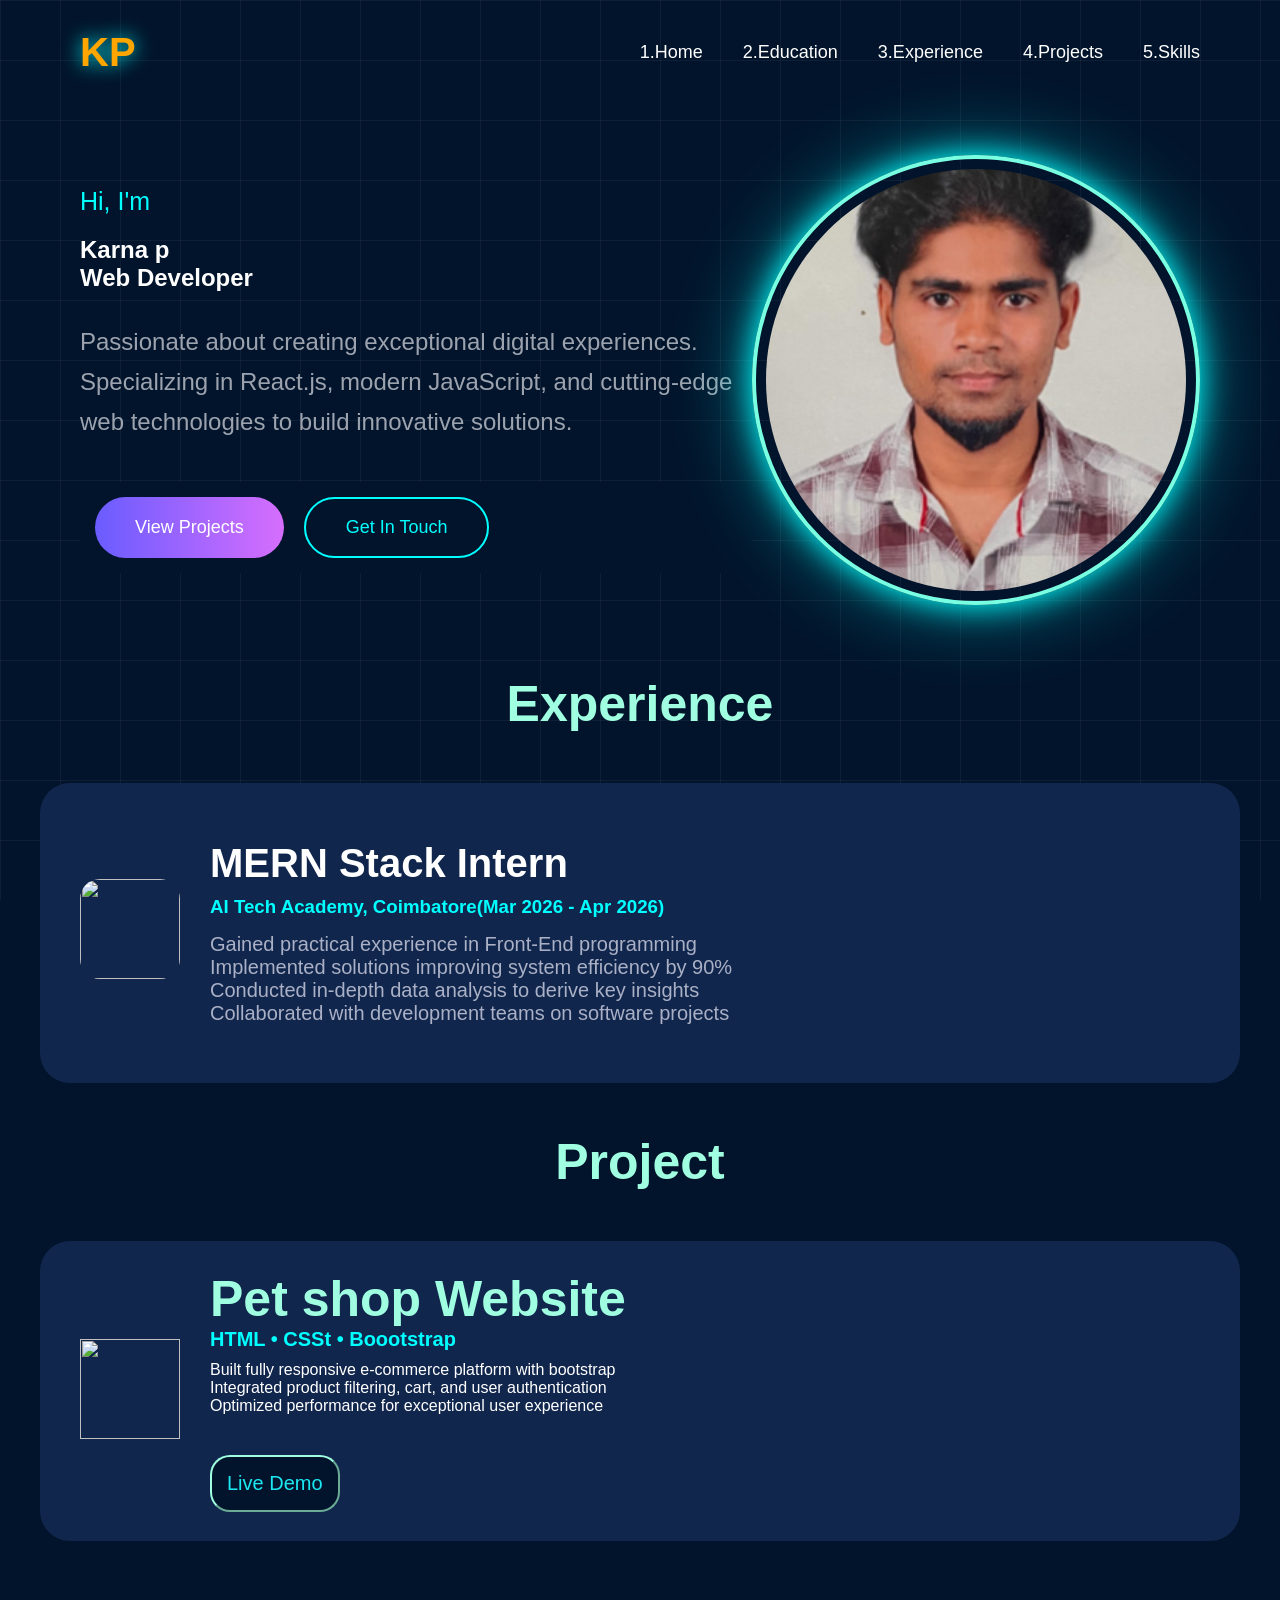
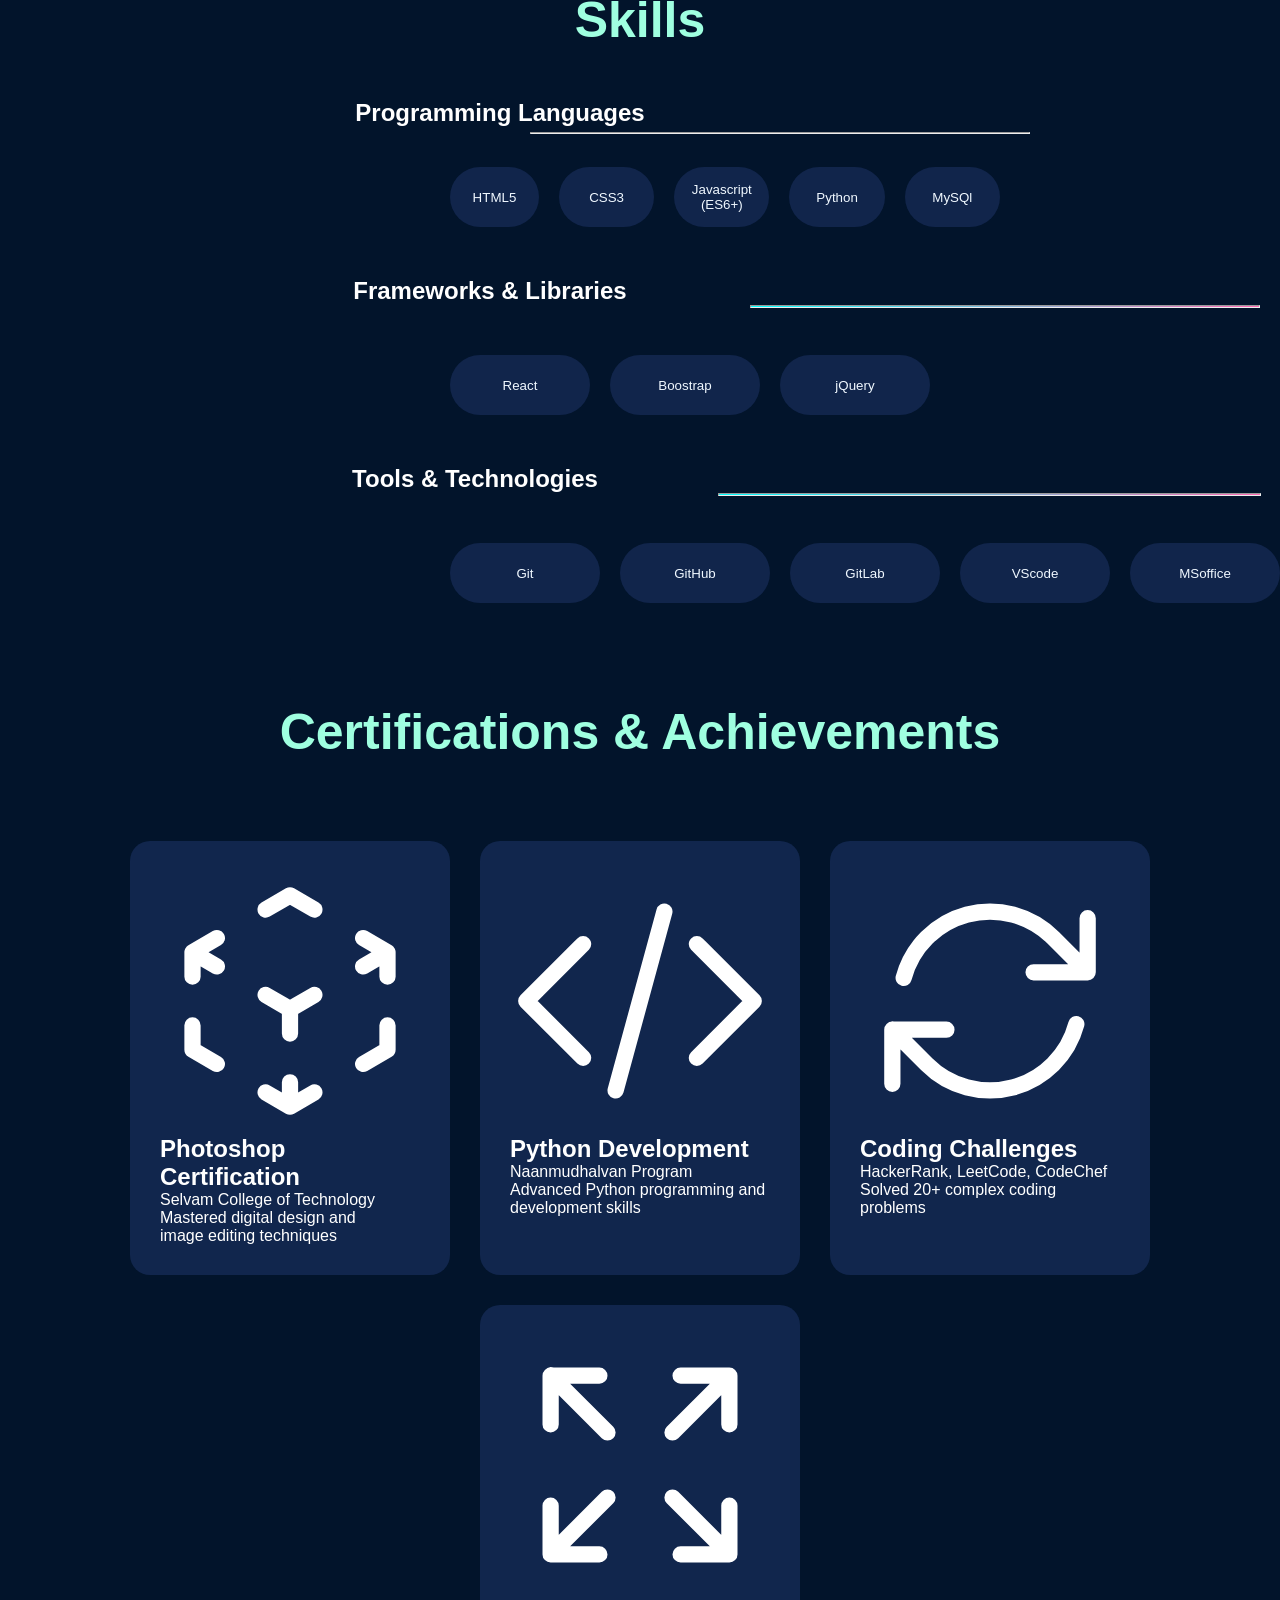
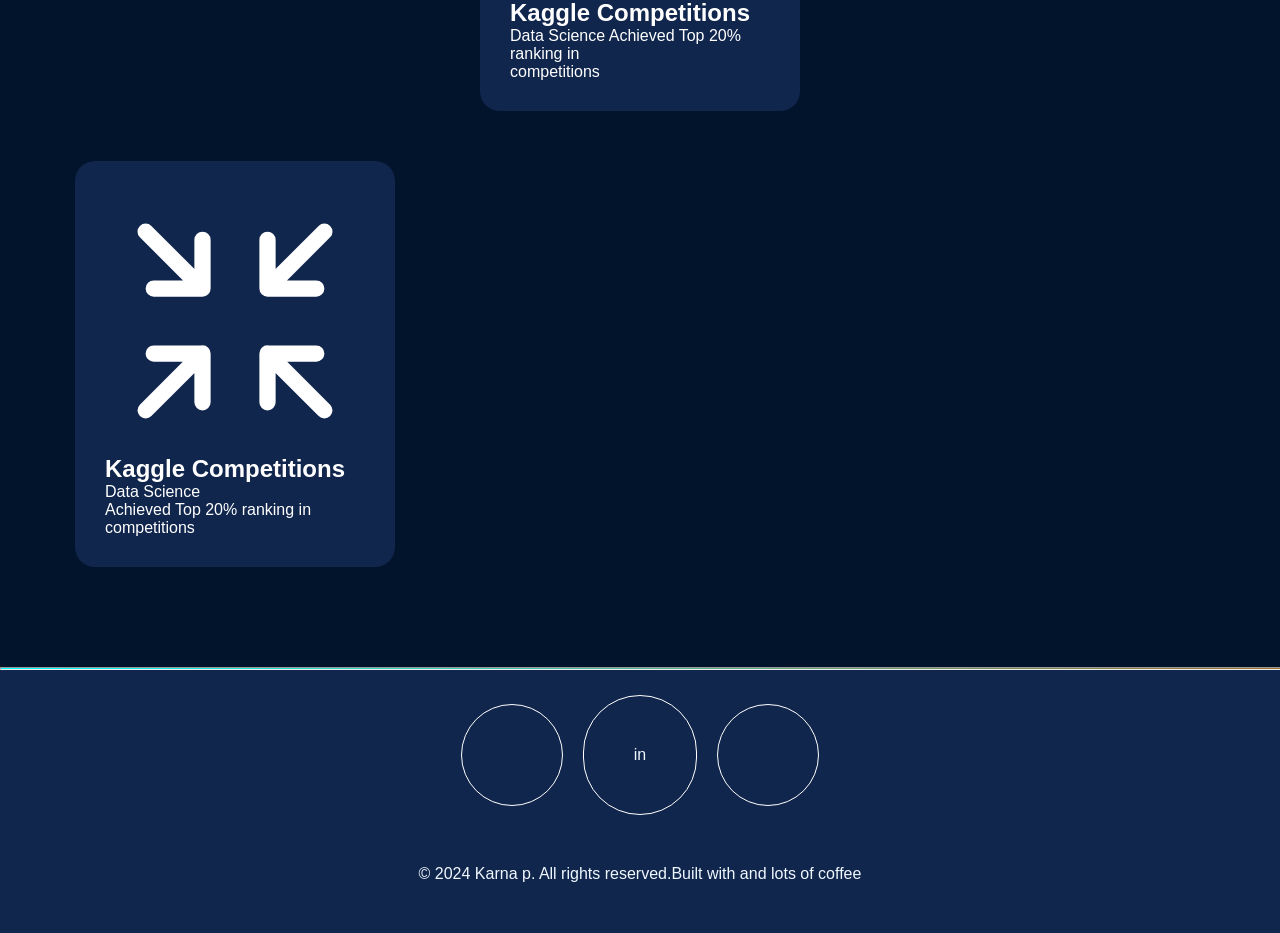
==== index.html @ 9e4d17cd "change filr name" ====
<!DOCTYPE html>
<html lang="en">

<head>
  <meta charset="UTF-8">
  <meta name="viewport" content="width=device-width, initial-scale=1.0">

  <title>Portfolio</title>
  <link rel="stylesheet" href="https://cdnjs.cloudflare.com/ajax/libs/font-awesome/7.0.1/css/all.min.css" integrity="sha512-2SwdPD6INVrV/lHTZbO2nodKhrnDdJK9/kg2XD1r9uGqPo1cUbujc+IYdlYdEErWNu69gVcYgdxlmVmzTWnetw==" crossorigin="anonymous" referrerpolicy="no-referrer" />
  <link rel="stylesheet" href="style.css">
</head>

<body>

  <header>

    <div class="logo">KP</div>

    <nav>
      <a href="">1.Home</a>
      <a href="">2.Education</a>
      <a href="#class-1">3.Experience</a>
      <a href="#class-2">4.Projects</a>
      <a href="#class-3">5.Skills</a>
    </nav>

  </header>

  <section class="hero">

    <div class="Left">

      <p class="hello">Hi, I'm</p>

      <h1>Karna p</h1>

      <h2>Web Developer</h2>

      <p class="desc">
        Passionate about creating exceptional digital experiences.
        Specializing in React.js, modern JavaScript, and cutting-edge web technologies to build innovative solutions.
      </p>

      <div class="buttons">
         
        <button class="btn1">View Projects</button>

        <button class="btn2">Get In Touch</button>
        
      </div>

    </div>

    <div class="right">

      <div class="image-box">
        <img src="img.png" alt="">
      </div>

    </div>
  </section>
  <div id="class-1">
    <h1 class="demo">Experience</h1>
</div>
     <div class="border">
  <div class="logo">
    <img src="https://cdn.vectorstock.com/i/1000v/04/44/letter-js-logo-design-template-j-s-vector-40700444.jpg">
  </div>

  <div class="text-area">
    <h2>MERN Stack Intern</h2>
    <h3>AI Tech Academy, Coimbatore(Mar 2026 - Apr 2026) </h3>
    <p>Gained practical experience in Front-End programming</p>
    <p>Implemented solutions improving system efficiency by 90%</p>
    <p>Conducted in-depth data analysis to derive key insights</p>
    <p>Collaborated with development teams on software projects</p>
  </div>
</div>
<div id="class-2">
<h1 class="layer">Project</h1>
</div>
  <div class="liner">
    <div class="mortal">
       <div class="pic">
      <img src="https://t3.ftcdn.net/jpg/01/36/29/28/360_F_136292850_Jv9Vtxyargq6AMBst4kbST3nQ4gixiq6.jpg" height="100px" width="100px">
    </div>
      <div class="text-format">
      <h1>Pet shop Website</h1>
    <h2>HTML • CSSt • Boootstrap</h2>
    <p>Built fully responsive e-commerce platform with bootstrap</p>
    <p>Integrated product filtering, cart, and user authentication</p>
    <p>Optimized performance for exceptional user experience</p>
    <button class="buttons">Live Demo</button>
    </div>
    </div>
  </div>
  <div id="class-3">
  <h1 class="Development">Skills</h1>
  </div>
  <div class="final">
    <h2 class="value">Programming Languages</h2>
    <hr class="line">
    
  <div class="cornor">
   <button class="cornor1">HTML5</button ><button class="cornor2">CSS3</button><button class="cornor3">Javascript (ES6+)</button><button class="cornor4">Python</button><button class="cornor5">MySQl</button>
  </div>
  </div>
  <div>
  <h2 class="finish">Frameworks & Libraries</h2><hr class="point">
  <div class="overall">
  <button class="number1">React</button><button class="number2">Boostrap</button><button class="number3">jQuery</button>
  </div>
</div>

  <h2 class="endline">Tools & Technologies</h2><hr class="topline">
  <div class="last">
    <button class="method1">Git</button><button class="method2">GitHub</button><button class="method3">GitLab</button><button class="method4">VScode</button><button class="method5">MSoffice</button>
  </div>
<h1 class="certificate">Certifications & Achievements</h1>


<div class="final-update">
<div class="closecall"><svg xmlns="http://www.w3.org/2000/svg" fill="none" viewBox="0 0 24 24" stroke-width="1.5" stroke="currentColor" class="size-6">
  <path stroke-linecap="round" stroke-linejoin="round" d="m21 7.5-2.25-1.313M21 7.5v2.25m0-2.25-2.25 1.313M3 7.5l2.25-1.313M3 7.5l2.25 1.313M3 7.5v2.25m9 3 2.25-1.313M12 12.75l-2.25-1.313M12 12.75V15m0 6.75 2.25-1.313M12 21.75V19.5m0 2.25-2.25-1.313m0-16.875L12 2.25l2.25 1.313M21 14.25v2.25l-2.25 1.313m-13.5 0L3 16.5v-2.25" />
</svg>

<h2 class="Edit">Photoshop <br> Certification</h2>
<p>Selvam College of Technology <br>
Mastered digital design and <br> image editing techniques</p>
</div>

<div class="endcall">
  <svg xmlns="http://www.w3.org/2000/svg" fill="none" viewBox="0 0 24 24" stroke-width="1.5" stroke="currentColor" class="size-6">
  <path stroke-linecap="round" stroke-linejoin="round" d="M17.25 6.75 22.5 12l-5.25 5.25m-10.5 0L1.5 12l5.25-5.25m7.5-3-4.5 16.5" />
</svg>

<h2>Python Development</h2>
<p>Naanmudhalvan Program <br>
Advanced Python programming and <br> development skills</p>
</div>


<div class="fixcall">
<svg xmlns="http://www.w3.org/2000/svg" fill="none" viewBox="0 0 24 24" stroke-width="1.5" stroke="currentColor" class="size-6">
  <path stroke-linecap="round" stroke-linejoin="round" d="M16.023 9.348h4.992v-.001M2.985 19.644v-4.992m0 0h4.992m-4.993 0 3.181 3.183a8.25 8.25 0 0 0 13.803-3.7M4.031 9.865a8.25 8.25 0 0 1 13.803-3.7l3.181 3.182m0-4.991v4.99" />
</svg>
<h2>Coding Challenges</h2>
<p>HackerRank, LeetCode, CodeChef <br>
Solved 20+ complex coding <br> problems</p>
</div>
<div class="completed">
<svg xmlns="http://www.w3.org/2000/svg" fill="none" viewBox="0 0 24 24" stroke-width="1.5" stroke="currentColor" class="size-6">
  <path stroke-linecap="round" stroke-linejoin="round" d="M3.75 3.75v4.5m0-4.5h4.5m-4.5 0L9 9M3.75 20.25v-4.5m0 4.5h4.5m-4.5 0L9 15M20.25 3.75h-4.5m4.5 0v4.5m0-4.5L15 9m5.25 11.25h-4.5m4.5 0v-4.5m0 4.5L15 15" />
</svg>
<h2>Kaggle Competitions</h2>
<p>Data Science
Achieved Top 20% ranking in <br> competitions</p>
</div>
</div>
<div class="endup">
  <svg xmlns="http://www.w3.org/2000/svg" fill="none" viewBox="0 0 24 24" stroke-width="1.5" stroke="currentColor" class="size-6">
  <path stroke-linecap="round" stroke-linejoin="round" d="M9 9V4.5M9 9H4.5M9 9 3.75 3.75M9 15v4.5M9 15H4.5M9 15l-5.25 5.25M15 9h4.5M15 9V4.5M15 9l5.25-5.25M15 15h4.5M15 15v4.5m0-4.5 5.25 5.25" />
</svg>
  <h2>Kaggle Competitions</h2>
  <p>Data Science <br>
Achieved Top 20% ranking in <br> competitions</p>
</div>
<hr class="border-line">
<div class="special-closeup">
 
 <div class="meassage">
  <i class="fa-regular fa-envelope"></i>
 </div>
 <div class="apple">
  <P>in</P>
 </div>
 <div class="hithub">
  <i class="fa-brands fa-github"></i>
 </div> 
</div>
<div class="footer">
  <p>© 2024 Karna p. All rights reserved. 
<br><div><i class="fa-solid fa-heart"></i></div>
Built with  and lots of coffee</p>
</div>
</body>

</html>
---- style.css ----
*{
  margin: 0;
  padding: 0;
  box-sizing: border-box;
}

body{
  font-family: Arial;
  background: #02142b;
  color: white;
  min-height: 100vh;
  overflow-x: hidden;
}

/* GRID BACKGROUND */

body::before{
  content: "";
  position: fixed;
  width: 100%;
  height: 100%;

  background-image:
    linear-gradient(rgba(255,255,255,0.05) 1px, transparent 1px),
    linear-gradient(90deg, rgba(255,255,255,0.05) 1px, transparent 1px);

  background-size: 60px 60px;

  z-index: -1;
}

/* HEADER */

header{
  display: flex;
  justify-content: space-between;
  align-items: center;

  padding: 30px 80px;
}

/* LOGO */

.logo{
  font-size: 40px;
  font-weight: bold;

  color: orange;

  text-shadow: 0 0 20px cyan;
}

/* NAVBAR */

nav{
  display: flex;
  gap: 40px;
}

nav a{
  text-decoration: none;
  color: white;
  font-size: 18px;
}

/* HERO */

.hero{
  display: flex;
  justify-content: space-between;
  align-items: center;

  padding: 50px 80px;
}

/* LEFT */

.left{
  width: 50%;
}

.hello{
  color: cyan;
  margin-bottom: 20px;
  font-size: 25px;
}

.left h1{
  font-size: 90px;
  color: #9fffe0;
}

.left h2{
  font-size: 70px;
  color: #8b92b8;
  margin-top: 10px;
}

.desc{
  margin-top: 30px;
  line-height: 40px;
  color: #9ca3af;
  font-size: 24px;
}

/* BUTTONS */

.buttons{
  margin-top: 40px;
  display: flex;
  gap: 20px;
}

.btn1{
  padding: 18px 40px;
  border: none;
  border-radius: 40px;

  background: linear-gradient(to right, #6a5cff, #d66efd);

  color: white;
  font-size: 18px;
}

.btn2{
  padding: 18px 40px;

  border-radius: 40px;
  border: 2px solid cyan;

  background: transparent;

  color: cyan;
  font-size: 18px;
}

/* RIGHT */

.right{
  width: 40%;
  display: flex;
  justify-content: center;
}

/* IMAGE */

.image-box{
  width: 450px;
  height: 450px;

  border-radius: 50%;

  padding: 10px;

  border: 4px solid #79ffe1;

  box-shadow:
    0 0 30px cyan,
    0 0 80px rgba(0,255,255,0.5);
}

.image-box img{
  width: 100%;
  height: 100%;
  object-fit: cover;

  border-radius: 50%;
}


.demo{
  text-align: center;
  color: #9fffe0;
  justify-content: center;
  align-items: center;
  font: bold;
  font-size:50px;
  margin-top: 20px;
  margin-bottom: 50px;
  
}

.border{
  background: #11264d;
  border-radius: 30px;
  padding: 40px;
  display: flex;
  align-items: center;
  gap: 30px;
  width: 1200px;
  margin: 50px auto;
  height: 300px;
}

.logo img{
  width: 100px;
  height: 100px;
  border-radius: 20px;
  object-fit: cover;
}

.text-area h2{
  font-size: 40px;
  margin-bottom: 10px;
}

.text-area h3{
  color: cyan;
  margin-bottom: 15px;
}

.text-area p{
  color: #aab0c5;
  font-size: 20px;
}

.layer{
   text-align: center;
  color: #9fffe0;
  justify-content: center;
  align-items: center;
  font: bold;
  font-size:50px;
  margin-top: 20px;
  margin-bottom: 50px;
}

.mortal{
   background: #11264d;
  border-radius: 30px;
  padding: 40px;
  display: flex;
  align-items: center;
  gap: 30px;
  width: 1200px;
  margin: 50px auto;
  height: 300px;
}

.text-format h1{
  color: #9fffe0;
  font: bold;
  font-size:50px;
}
.text-format h2{
  font-size: 20px;
  margin-bottom: 10px;
  color: aqua;
}
.buttons{
  color:rgb(28, 232, 243);
  font:bold;
  padding: 15px;
  border-radius: 20px;
  border-color: #9fffe0;
  font-size: 20px;
  background-color: #02142b;
}
.Development{
  text-align: center;
  color: #9fffe0;
  justify-content: center;
  align-items: center;
  font: bold;
  font-size:50px;
  margin-top: 20px;
  margin-bottom: 50px;
}

.final{
  margin-right: 280px;
}

.value{
  align-items: center;
  justify-content: center;
  display: flex;
}

.line{
  display: flex;
  background: linear-gradient(to right, cyan, hotpink);
  height: 2px;
  width: 500px;
  position: absolute;
  top: 1732px;
  right: 250px;
}
.cornor{
  margin-top: 40px;
  margin-left: 450px;
  display: flex;
gap: 20px;
align-items: center;
justify-content: center;
}
.cornor1{
  background-color: hsl(219, 64%, 18%);
  color: aliceblue;
  border: 200px;
  border-radius: 100px;
  border-color: #79ffe1;
  width: 140px;
  height: 60px;
  font: 5px;
  font:bold
}
.cornor2{
  background-color: hsl(219, 64%, 18%);
  color: aliceblue;
  border: 200px;
  border-radius: 100px;
  border-color: #79ffe1;
  width: 150px;
  height: 60px;
  font: 5px;
  font:bold
}
.cornor3{
  background-color: hsl(219, 64%, 18%);
  color: aliceblue;
  border: 200px;
  border-radius: 100px;
  border-color: #79ffe1;
  width: 150px;
  height: 60px;
  font: 5px;
  font:bold
}
.cornor4{
  background-color: hsl(219, 64%, 18%);
  color: aliceblue;
  border: 200px;
  border-radius: 100px;
  border-color: #79ffe1;
  width: 150px;
  height: 60px;
  font: 5px;
  font:bold
}
.cornor5{
  background-color: hsl(219, 64%, 18%);
  color: aliceblue;
  border: 200px;
  border-radius: 100px;
  border-color: #79ffe1;
  width: 150px;
  height: 60px;
  font: 5px;
  font:bold
}
.finish{
  align-items: center;
  justify-content: center;
  display: flex;
margin-right:300px;
margin-top: 50px;
}
.point {
  display: flex;
  background: linear-gradient(to right, cyan, hotpink);
  height: 3px;
  width: 510px;
 margin-bottom:15px;
  margin-left:750px;
  position: absolute;

}
.overall{
  margin-left: 450px;
  margin-top: 50px; 
  display: flex;
  gap: 20px;
}
.number1{
background-color: hsl(219, 64%, 18%);
  color: aliceblue;
  border: 200px;
  border-radius: 100px;
  border-color: #79ffe1;
  width: 140px;
  height: 60px;
  font: 5px;
  font:bold;
}
.number2{
background-color: hsl(219, 64%, 18%);
  color: aliceblue;
  border: 200px;
  border-radius: 100px;
  border-color: #79ffe1;
  width: 150px;
  height: 60px;
  font: 5px;
  font:bold;
}
.number3{
background-color: hsl(219, 64%, 18%);
  color: aliceblue;
  border: 200px;
  border-radius: 100px;
  border-color: #79ffe1;
  width: 150px;
  height: 60px;
  font: 5px;
  font:bold
}
.endline{
   align-items: center;
  justify-content: center;
  display: flex;
margin-right:330px;
margin-top: 50px;
}
.topline{
  display: flex;
  background: linear-gradient(to right, cyan, hotpink);
  height: 3px;
  width: 543px;
 margin-bottom: 20px;
  margin-left:718px;
  position: absolute;
}
.last{
   margin-left: 450px;
  margin-top: 50px; 
  display: flex;
  gap: 20px;
}
.method1{
background-color: hsl(219, 64%, 18%);
  color: aliceblue;
  border: 200px;
  border-radius: 100px;
  border-color: #79ffe1;
  width: 150px;
  height: 60px;
  font: 5px;
  font:bold;
}
.method2{
background-color: hsl(219, 64%, 18%);
  color: aliceblue;
  border: 200px;
  border-radius: 100px;
  border-color: #79ffe1;
  width: 150px;
  height: 60px;
  font: 5px;
  font:bold;
}
.method3{
background-color: hsl(219, 64%, 18%);
  color: aliceblue;
  border: 200px;
  border-radius: 100px;
  border-color: #79ffe1;
  width: 150px;
  height: 60px;
  font: 5px;
  font:bold;
}
.method4{
background-color: hsl(219, 64%, 18%);
  color: aliceblue;
  border: 200px;
  border-radius: 100px;
  border-color: #79ffe1;
  width: 150px;
  height: 60px;
  font: 5px;
  font:bold;
}
.method5{
background-color: hsl(219, 64%, 18%);
  color: aliceblue;
  border: 200px;
  border-radius: 100px;
  border-color: #79ffe1;
  width: 150px;
  height: 60px;
  font: 5px;
  font:bold;
}
.certificate{
  text-align: center;
  color: #9fffe0;
  justify-content: center;
  align-items: center;
  font: bold;
  font-size:50px;
  margin-top: 100px;
  margin-bottom: 50px;
}
.final-update{
display: flex;

  justify-content: center;

  gap: 30px;

  flex-wrap: wrap;

  margin-top: 80px;

}
.closecall{
width: 320px;
padding: 30px;
border-radius: 20px;
border: #79ffe1;
background-color: #11264d;
  }
.endcall{
  width: 320px;
padding: 30px;
border-radius: 20px;
border: #79ffe1;
background-color: #11264d;
}
.fixcall{
   width: 320px;
padding: 30px;
border-radius: 20px;
border: #79ffe1;
background-color: #11264d;
}
.completed{
    width: 320px;
padding: 30px;
border-radius: 20px;
border: #79ffe1;
background-color: #11264d;
}
.endup{
   width: 320px;
padding: 30px;
border-radius: 20px;
border: #79ffe1;
background-color: #11264d;
margin-top: 50px;
margin-left: 75px;
}
.border-line{
  background: linear-gradient(to right, cyan, rgb(191, 88, 3));
  height: 3px;
  width: 1512px;
  margin-top: 100px;
}
.special-closeup{
display: flex;
justify-content: center;
align-items: center;
background-color: #11264d;

gap: 20px;

}
.meassage{
  color: aliceblue;
 display: flex;
  padding: 50px;
   border-radius: 100px;
   border: #e2e9e7;
   justify-content: center;
   align-items: center;
 background-color: #11264d;
 border: 1px solid white;
 margin-top: 25px;
}
.apple{
   color: aliceblue;
 display: flex;
  padding: 50px;
   border-radius: 100px;
   border-color: #d6e0dd;
   justify-content: center;
   align-items: center;
 background-color: #11264d;
 border: 1px solid white;
 margin-top: 25px;
}
.hithub{
   color: aliceblue;
 display: flex;
  padding: 50px;
   border-radius: 100px;
   border: #e2e9e7;
   justify-content: center;
   align-items: center;
 background-color: #11264d;
 border: 1px solid white;
 margin-top: 25px;
}
.footer{
  color: aliceblue;
 display: flex;
  padding: 50px;
   
   border: #e2e9e7;
   justify-content: center;
   align-items: center;
 background-color: #11264d;
}
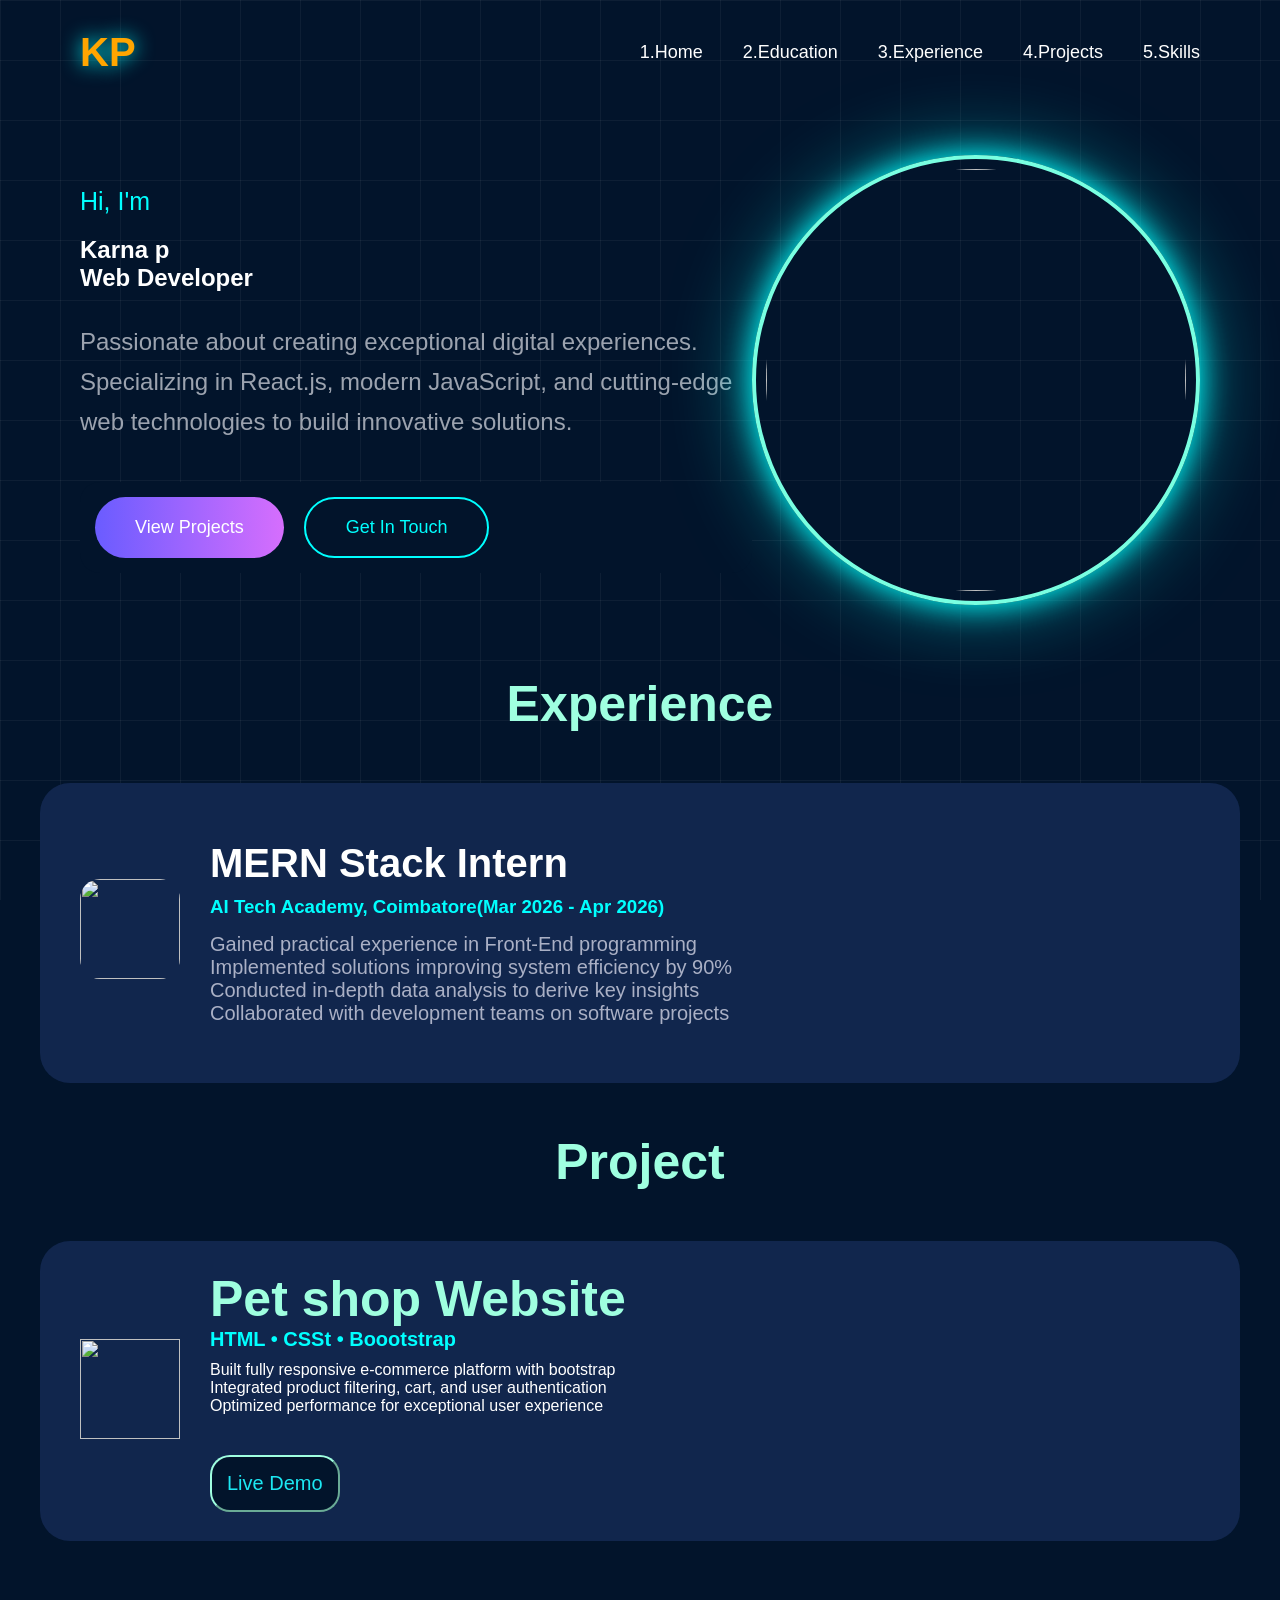
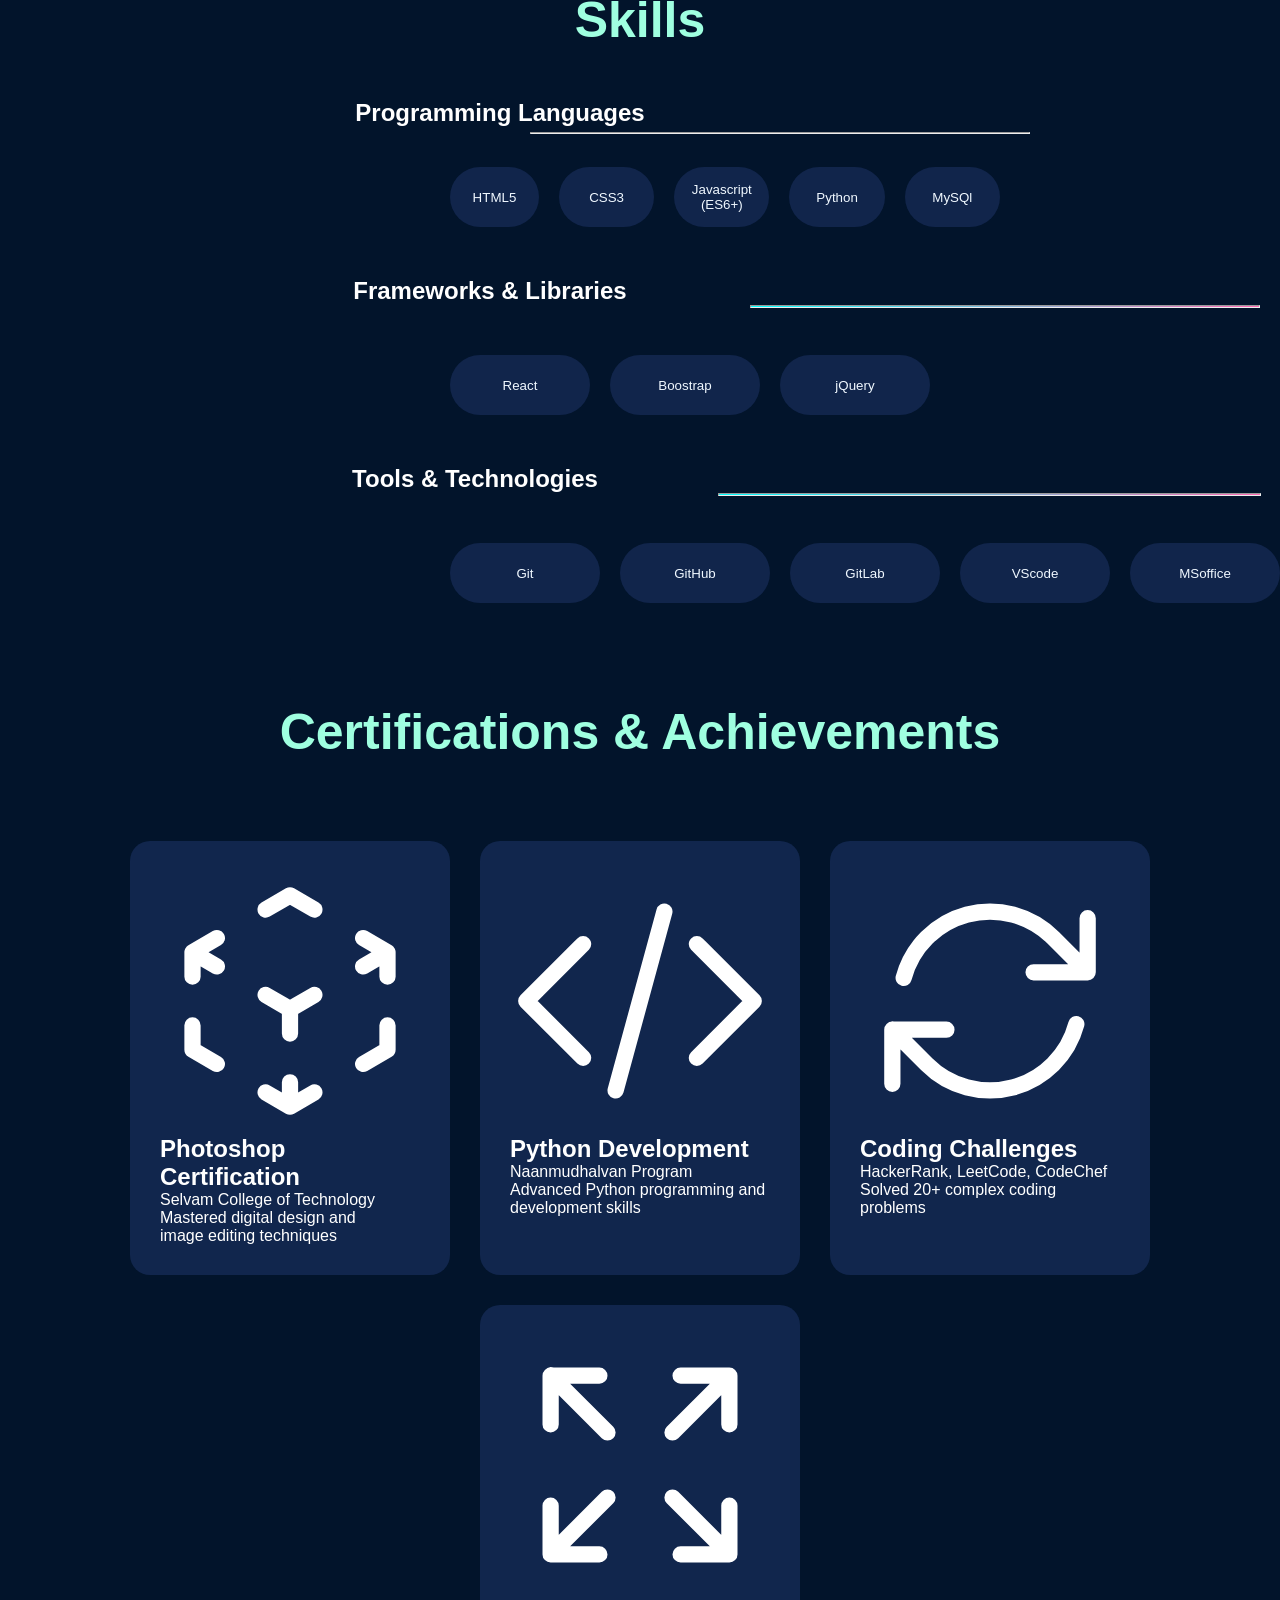
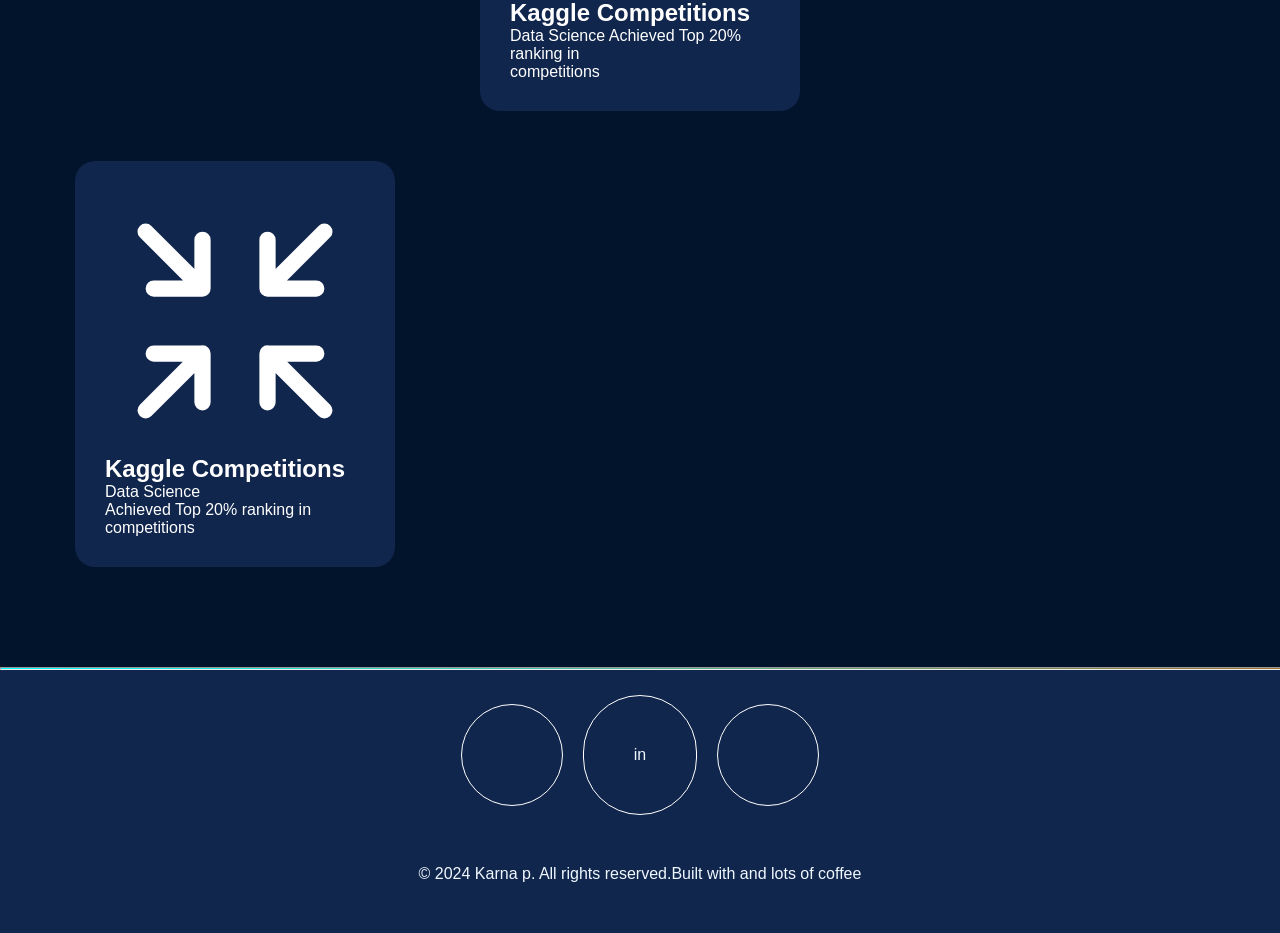
==== commit a51fae9c: "dynamic update the image in url" ====
--- a/index.html
+++ b/index.html
@@ -54,7 +54,7 @@
     <div class="right">
 
       <div class="image-box">
-        <img src="img.png" alt="">
+        <img src="https://ibb.co/dw2Jbj3h" alt="">
       </div>
 
     </div>
@@ -183,6 +183,15 @@
 <br><div><i class="fa-solid fa-heart"></i></div>
 Built with  and lots of coffee</p>
 </div>
+<script>
+  console.log("Portfolio Loaded")
+
+const button = document.querySelector("button")
+
+button.addEventListener("click", () => {
+  alert("Welcome to my portfolio")
+})
+</script>
 </body>
 
 </html>
